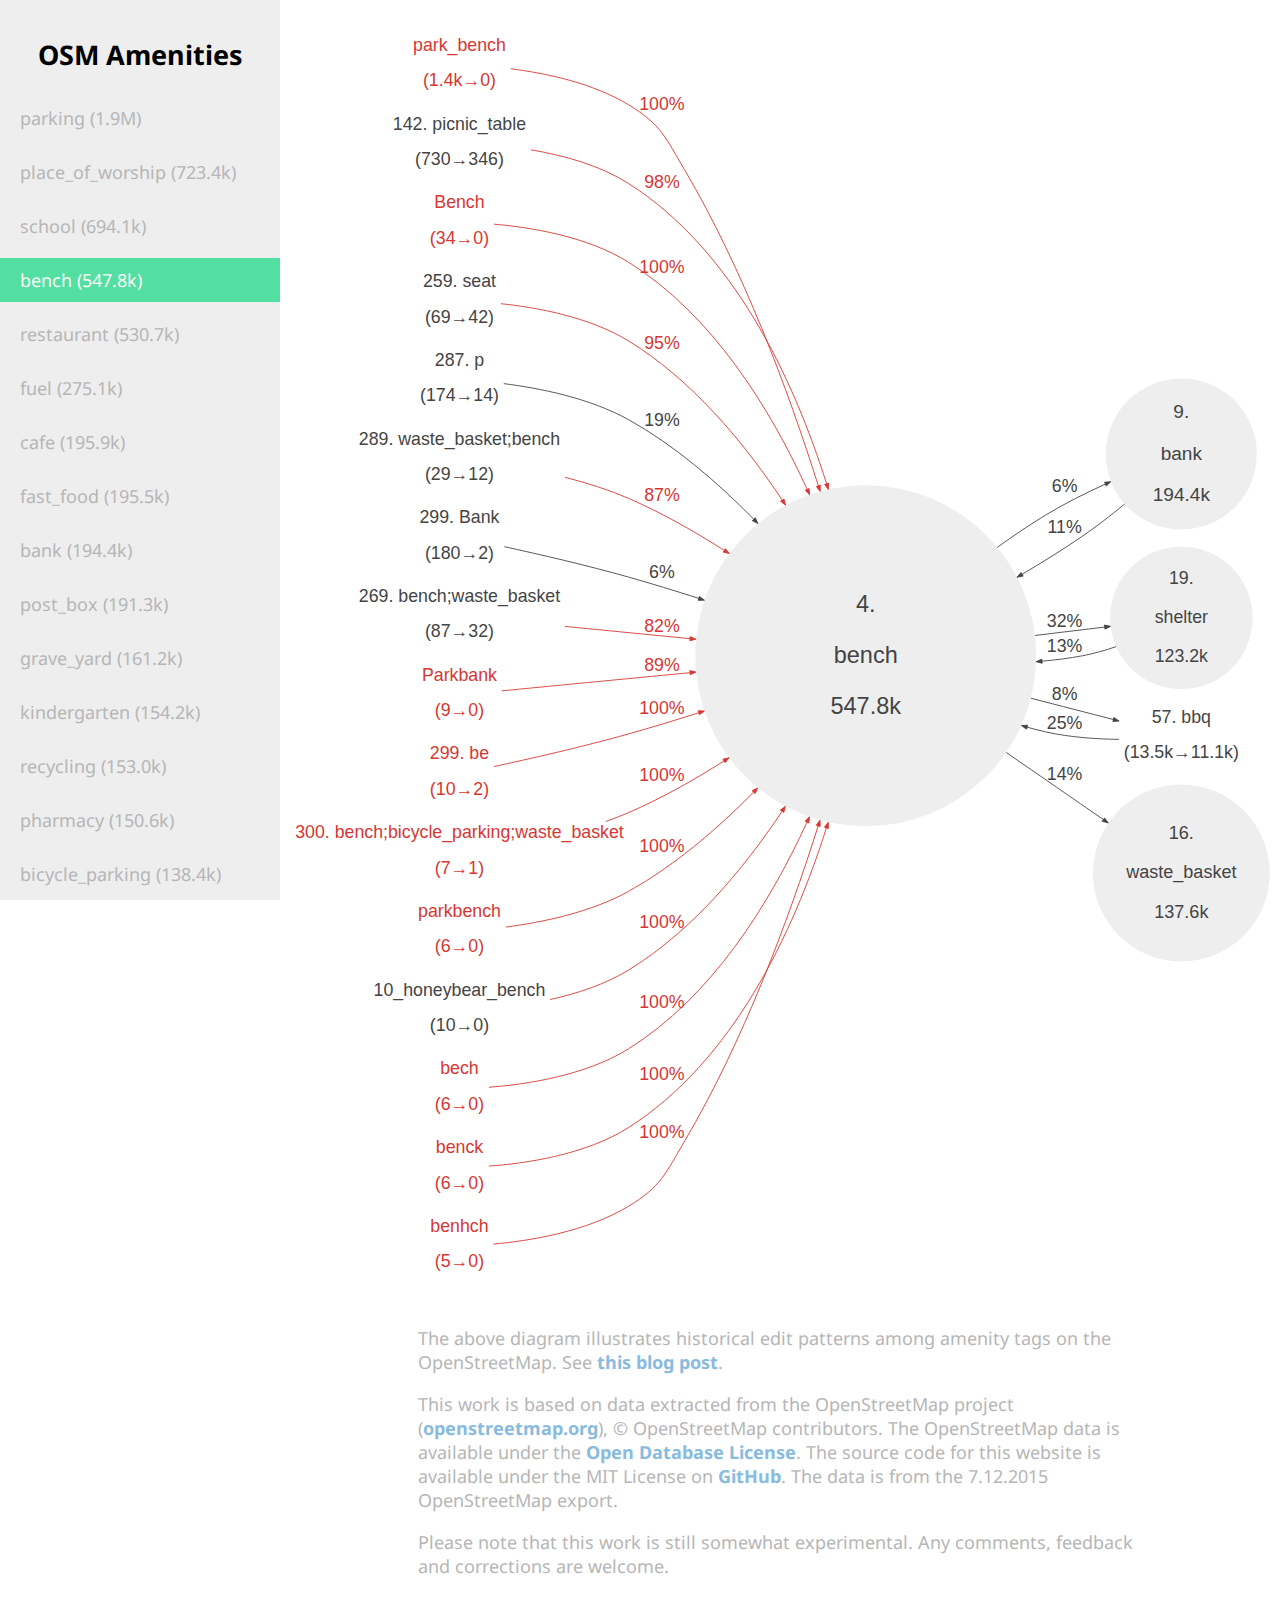
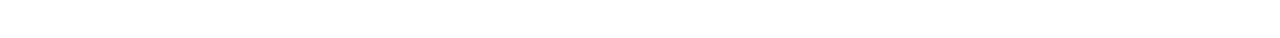
==== index.html @ 63520e7a "Update of gh-pages" ====
<!DOCTYPE html>
<html>
	<head>
		<meta charset="UTF-8">
		<title>Amenity tag edit patterns on the OpenStreetMap</title>
		<link href='https://fonts.googleapis.com/css?family=Droid+Sans' rel='stylesheet' type='text/css'>
		<script src='https://code.jquery.com/jquery-2.1.4.min.js'></script>
		<link rel='stylesheet' href='style.css' />
	</head>

	<body>
	<div id='left-menu'>
		<h2>OSM Amenities</h2>
		<ul>
			<!-- populated dynamically -->
		</ul>
	</div>

	<div id="right-area">
		<object data='' type='image/svg+xml' id='selectedimage'> </object>

		<div id="image-footer">
			<p>
				The above diagram illustrates historical edit patterns among amenity
				tags on the OpenStreetMap. See
				<a href="http://matiasdahl.iki.fi/2015/finding-related-amenity-tags-on-the-openstreetmap">this
					blog post</a>.
				</p>

				<p>
					This work is based on data extracted from the OpenStreetMap
					project (<a href="https://openstreetmap.org">openstreetmap.org</a>),
					© OpenStreetMap contributors. The OpenStreetMap data is available under
					the <a href="https://openstreetmap.org/copyright">Open Database License</a>.
					The source code for this website is available under the MIT License on
					<a href="https://github.com/matiasdahl/osm-tag-dynamics">GitHub</a>.
					The data is from the 7.12.2015 OpenStreetMap export.
				</p>

				<p>
					Please note that this work is still somewhat experimental. Any comments,
					feedback and corrections are welcome.
				</p>
			</div>
		</div>

		<!-- tracking code --><img src="http://explorecolor.com/piwik/piwik.php?idsite=3&rec=1" style="border:0" alt="" />

		<script src='main.js'> </script>

	</body>
</html>
---- style.css ----
body {
  font-family: 'Droid Sans', sans-serif;
  font-size: 18px;
}

#left-menu {
  left: 0;
  top: 0;
  position: fixed;
  min-width: 280px;
  height: 100%;
  background-color: #eee;
  overflow: scroll;
}

#left-menu h2 {
  padding-top: 14px;
  text-align: center;
}

#left-menu ul {
  padding: 0px;
  margin: 0px;
}

#left-menu .active {
  background-color: #52DFA1;
  color: #fafafa;
}

#left-menu li {
  cursor: pointer;
  color: #b6b6b6;
  list-style: none;
  padding: 10px 0px 10px 20px;
  margin:  10px 0px 10px 0px;
  width: 100%;
}

#right-area {
  padding-left: 280px;
}

#right-area object {
  padding-top: 24px;
  padding-bottom: 24px;
  width: 100%;
}

#image-footer {
  color: #b6b6b6;
  font-size: 18px;
  padding: 0px 130px 10px 130px;
}

#image-footer a {
  cursor: pointer;
  color: #88BBDD;
  text-decoration: none;
  font-weight: bold;
}
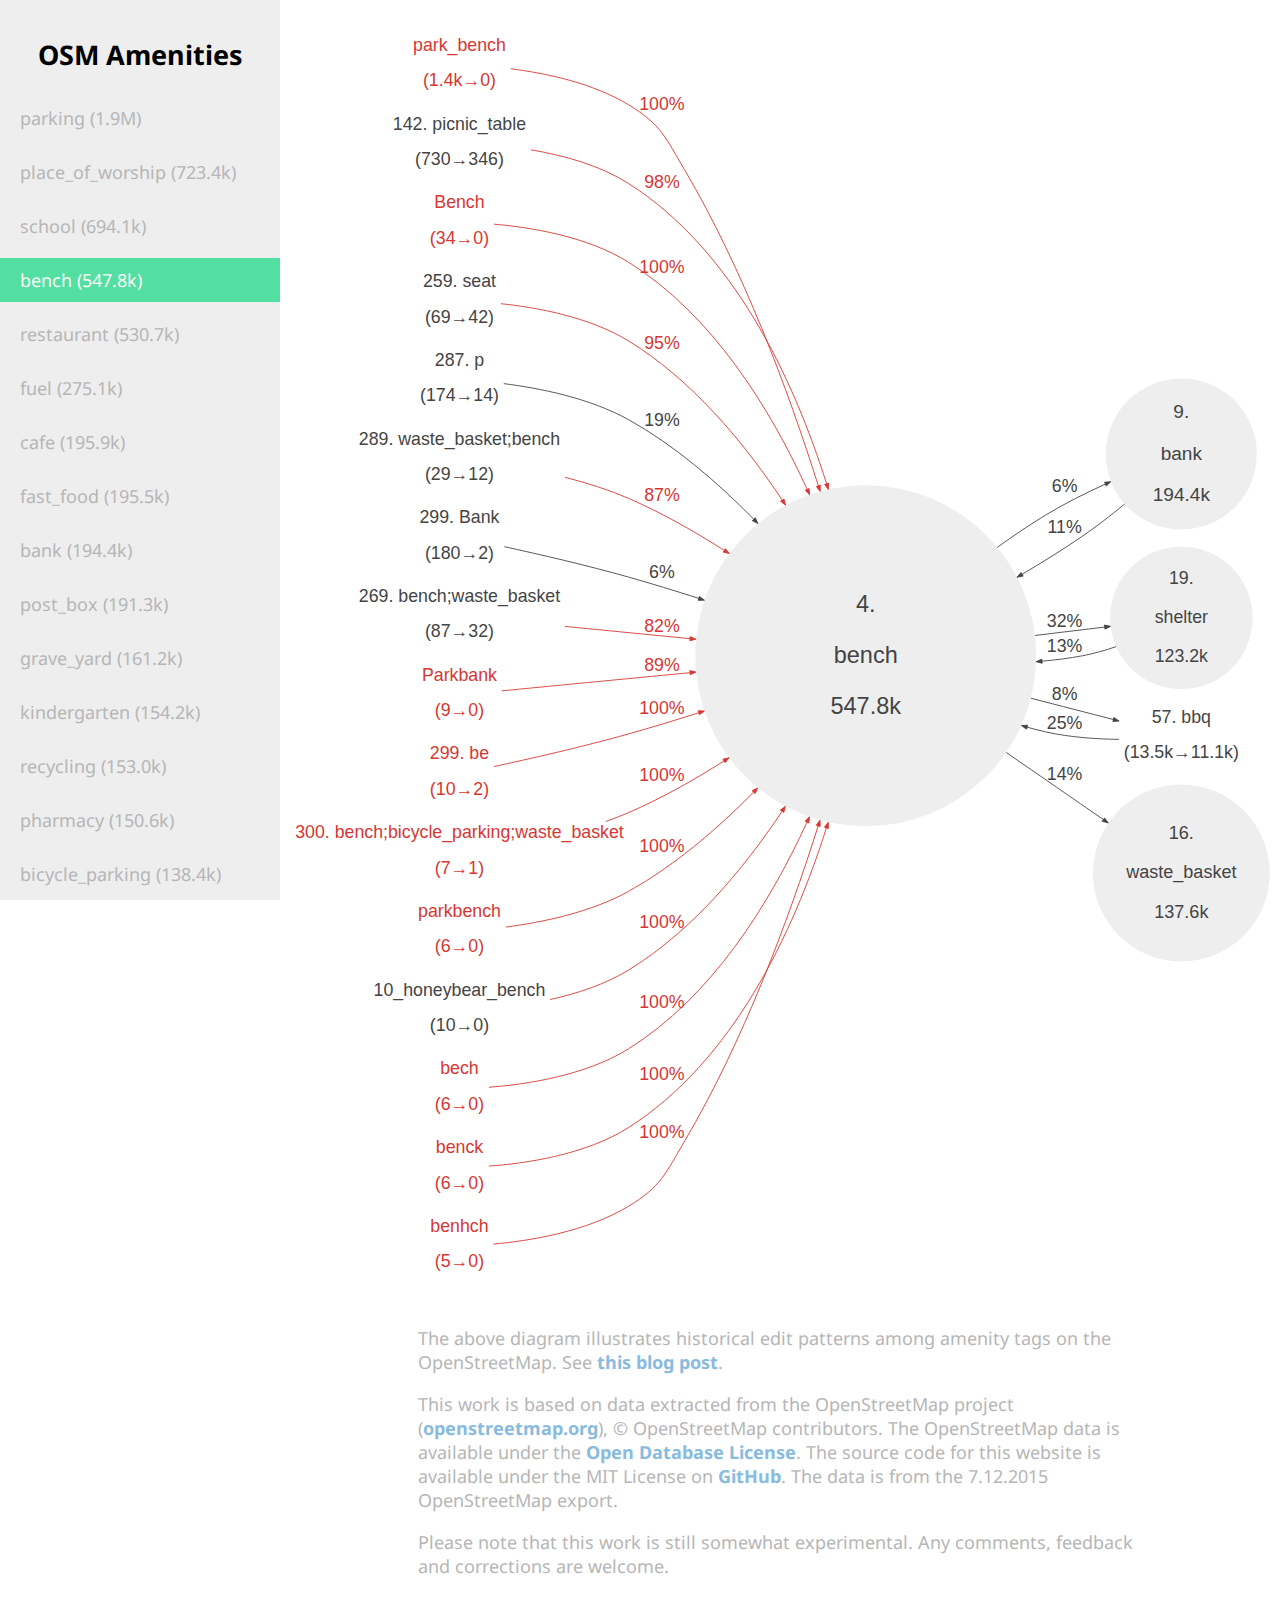
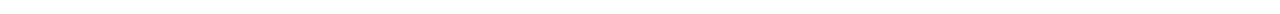
==== commit b8c81aec: "remove analytics" ====
--- a/index.html
+++ b/index.html
@@ -43,10 +43,6 @@
 				</p>
 			</div>
 		</div>
-
-		<!-- tracking code --><img src="http://explorecolor.com/piwik/piwik.php?idsite=3&rec=1" style="border:0" alt="" />
-
 		<script src='main.js'> </script>
-
 	</body>
 </html>
